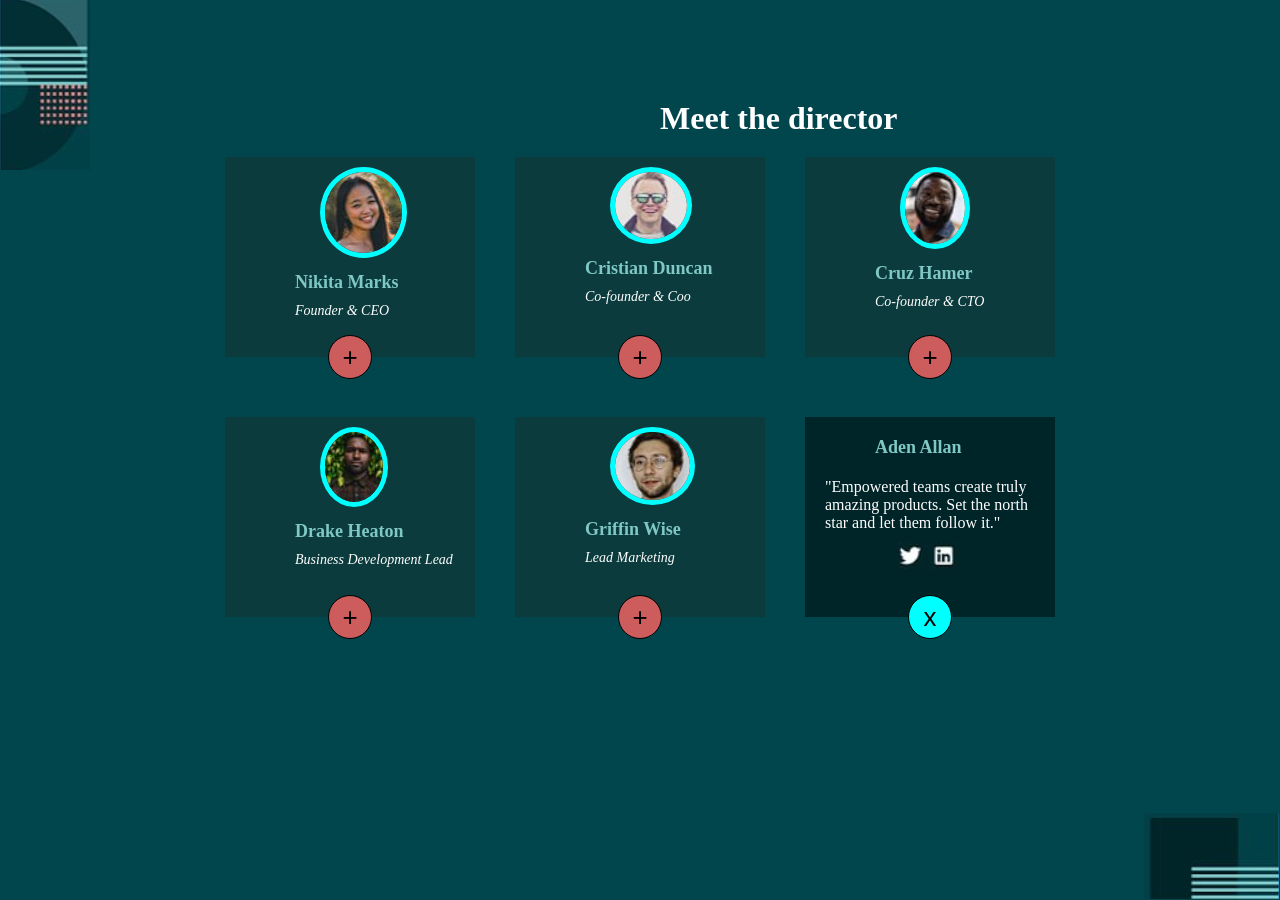
==== new2/index.html @ 0e1fc89b "birinchi commit" ====
<!DOCTYPE html>
<html lang="en">
<head>
    <meta charset="UTF-8">
    <title>11</title>
    <link rel="stylesheet" href="main.css">
</head>
<body style="background-color:#02464d;">
<div class="container">
    <h1 class="container__h1">Meet the director</h1>
    <img  style=" position: absolute; top:0px" src="img3/LeftCorner.png" alt="LeftCorner" >
    <img  style="position: absolute;bottom:1px; right:1px" src="img3/RightCorner.png" alt="RightCorner" >

    <div class="container__box">
        <div class="container__box__one">
        <img  class="img" src="img3/NikitaMarks.png" alt="Nikita Marks" >
        <h3 class="name">Nikita Marks</h3>
            <p class="role">Founder & CEO</p>
            <button class="button">+</button>
        </div>
        <div class="container__box__one">
            <img  class="img" src="img3/CristianDuncan.png" alt="Cristian Duncan">
            <h3 class="name">Cristian Duncan</h3>
            <p class="role">Co-founder & Coo</p>
            <button class="button">+</button>
        </div>
        <div class="container__box__one">
            <img  class="img" src="img3/CruzHamer.png" alt="Cruz Hamer">
            <h3 class="name">Cruz Hamer</h3>
            <p class="role">Co-founder & CTO</p>
            <button class="button">+</button>
        </div>
    </div>






    <div class="container__box">
        <div class="container__box__one">
            <img  class="img" src="img3/DrakeHeaton.png" alt="Drake Heaton">
            <h3 class="name">Drake Heaton</h3>
            <p class="role">Business Development Lead</p>
            <button class="button">+</button>
        </div>
        <div class="container__box__one">
            <img  class="img" src="img3/GriffinWise.png" alt="Griffin Wise">
            <h3 class="name">Griffin Wise</h3>
            <p class="role">Lead Marketing</p>
            <button class="button">+</button>
        </div>
        <div class="container__box__two">
            <h3 class="name">Aden Allan</h3>
            <p style="color:white; position: relative;left:20px; top:40px;">"Empowered teams create truly
                amazing products. Set the north<br>
                star and let them follow it."</p>
            <img class="icons" src="img3/TWITER.png" alt="Twitter va Linkedin">
            <button class="button" style="background-color:aqua">x</button>
        </div>
    </div>









</div>

</body>
</html>
---- new2/main.css ----
* {
    box-sizing: border-box;
    margin: 0;
    padding: 0;
}
.container__h1 {
    color: white;
    padding:20px;
    margin-left:640px;
    margin-top:80px;
}
.img {
    position: relative;
    left:95px;
    top:10px;
    border-radius: 50%;
    border: 5px solid aqua;
}
.button {

        position: absolute;
        left: 50%;
        margin-left: -22px;
        bottom: -22px;
        border:1px solid black;
        border-radius: 50%;
        width:44px;
        height:44px;
        background:indianred;
        font-size:26px;
}
.name {
    position: relative;
    left:70px;
    top:20px;
    color: #7fc8c4;
    font-size: 18px;
}

.role {
    position: relative;
    left:70px;
    top:30px;
    color: #fff;
    font-style: italic;
    font-size: 14px;
}


.container__box {
    display: flex;
    justify-content: center;
    margin:0;
    gap:40px;
}
.container__box__one {
    position: relative;
    margin-bottom: 60px;
    padding-bottom: 30px;
    border-shadow: 5px solid white;
    background-color: #0b3b3c;
    width: 250px;
    height: 200px;
    row-gap: 10px;
}
.container__box__two {
    position: relative;
    margin-bottom: 60px;
    padding-bottom: 30px;
    background: #002528;
    width:250px;
    height:200px;
    row-gap:10px

}
.icons {
    text-align: center;
    margin-top: 50px;
    margin-left: 90px;
}
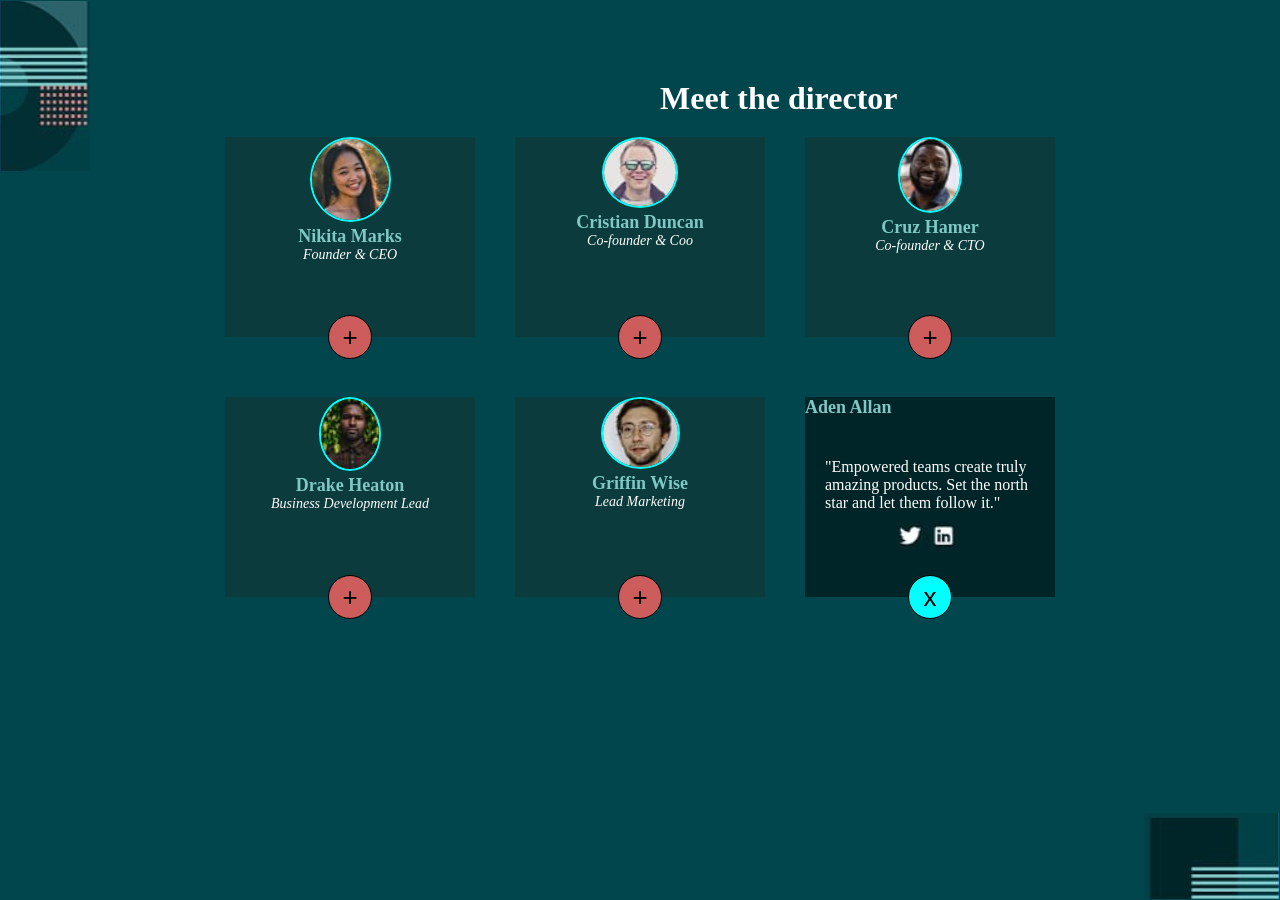
==== commit d90643a7: "for homwk" ====
--- a/new2/index.html
+++ b/new2/index.html
@@ -8,7 +8,7 @@
 <body style="background-color:#02464d;">
 <div class="container">
     <h1 class="container__h1">Meet the director</h1>
-    <img  style=" position: absolute; top:0px" src="img3/LeftCorner.png" alt="LeftCorner" >
+    <img  style=" position: absolute; top:1px" src="img3/LeftCorner.png" alt="LeftCorner" >
     <img  style="position: absolute;bottom:1px; right:1px" src="img3/RightCorner.png" alt="RightCorner" >
 
     <div class="container__box">
--- a/new2/main.css
+++ b/new2/main.css
@@ -7,14 +7,12 @@
     color: white;
     padding:20px;
     margin-left:640px;
-    margin-top:80px;
+    margin-top:60px;
 }
 .img {
-    position: relative;
-    left:95px;
-    top:10px;
+
     border-radius: 50%;
-    border: 5px solid aqua;
+    border: 2px solid aqua;
 }
 .button {
 
@@ -30,17 +28,12 @@
         font-size:26px;
 }
 .name {
-    position: relative;
-    left:70px;
-    top:20px;
     color: #7fc8c4;
     font-size: 18px;
 }
 
 .role {
-    position: relative;
-    left:70px;
-    top:30px;
+
     color: #fff;
     font-style: italic;
     font-size: 14px;
@@ -57,7 +50,8 @@
     position: relative;
     margin-bottom: 60px;
     padding-bottom: 30px;
-    border-shadow: 5px solid white;
+    display: inline-block;
+    text-align: center;
     background-color: #0b3b3c;
     width: 250px;
     height: 200px;
@@ -65,8 +59,8 @@
 }
 .container__box__two {
     position: relative;
-    margin-bottom: 60px;
-    padding-bottom: 30px;
+    display: inline;
+    text-align: start;
     background: #002528;
     width:250px;
     height:200px;
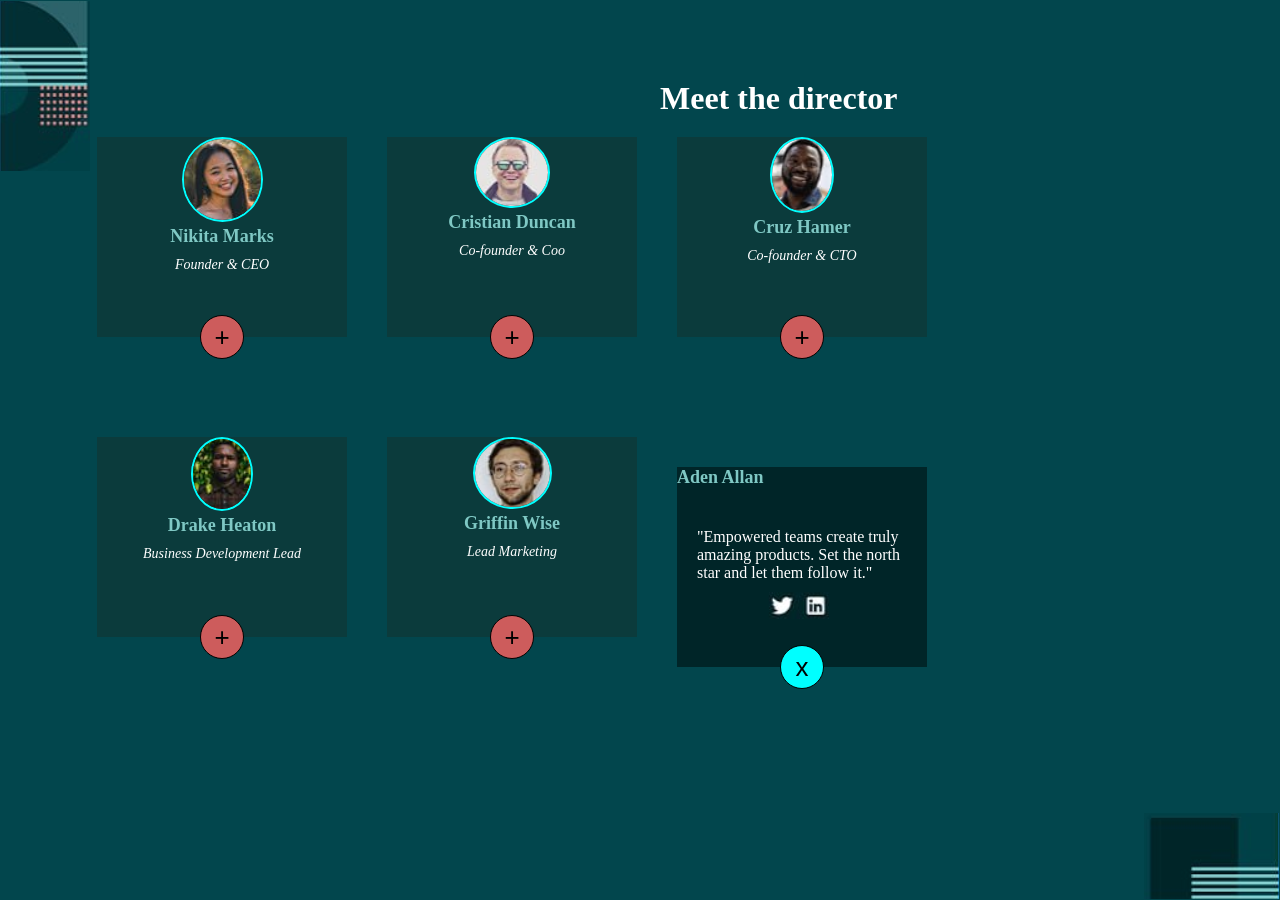
==== commit 12ed2ba8: "yangilandi" ====
--- a/new2/index.html
+++ b/new2/index.html
@@ -30,14 +30,11 @@
             <p class="role">Co-founder & CTO</p>
             <button class="button">+</button>
         </div>
-    </div>
 
 
 
 
 
-
-    <div class="container__box">
         <div class="container__box__one">
             <img  class="img" src="img3/DrakeHeaton.png" alt="Drake Heaton">
             <h3 class="name">Drake Heaton</h3>
--- a/new2/main.css
+++ b/new2/main.css
@@ -33,7 +33,7 @@
 }
 
 .role {
-
+    margin-top: 10px;
     color: #fff;
     font-style: italic;
     font-size: 14px;
@@ -41,8 +41,11 @@
 
 
 .container__box {
+    width: 1024px;
     display: flex;
     justify-content: center;
+    align-items: center;
+    flex-wrap: wrap;
     margin:0;
     gap:40px;
 }
